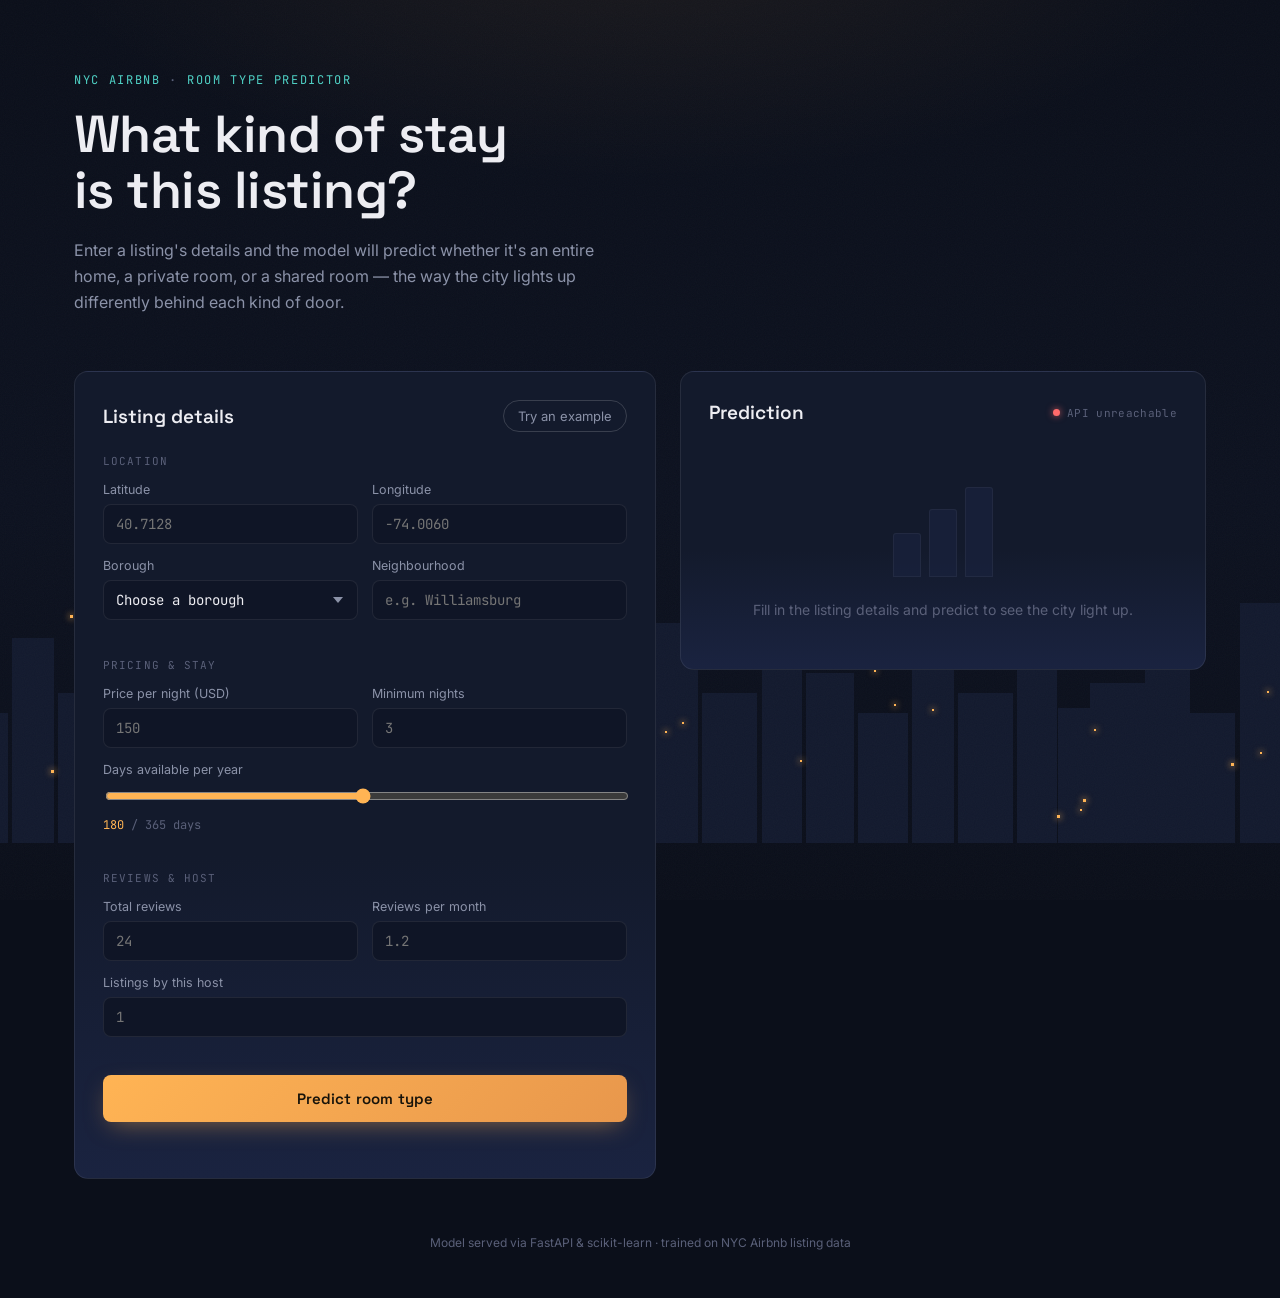
==== index.html @ c9da30cb "feat:created model API feat: Create frontend for the application  feat: tested the application" ====
<!DOCTYPE html>
<html lang="en">
<head>
<meta charset="UTF-8">
<meta name="viewport" content="width=device-width, initial-scale=1.0">
<title>Room Type Predictor · NYC Airbnb</title>
<link rel="preconnect" href="https://fonts.googleapis.com">
<link rel="preconnect" href="https://fonts.gstatic.com" crossorigin>
<link href="https://fonts.googleapis.com/css2?family=Space+Grotesk:wght@400;500;600;700&family=Inter:wght@400;500;600&family=JetBrains+Mono:wght@400;500;600&display=swap" rel="stylesheet">
<link rel="stylesheet" href="style.css">
</head>
<body>

<div class="skyline-bg" aria-hidden="true" id="skylineBg"></div>
<div class="grain" aria-hidden="true"></div>

<div class="page">

  <header class="hero">
    <p class="eyebrow">NYC Airbnb <span class="dot">·</span> Room Type Predictor</p>
    <h1 class="headline">What kind of stay<br>is this listing?</h1>
    <p class="subhead">Enter a listing's details and the model will predict whether it's an
      entire home, a private room, or a shared room — the way the city lights up differently
      behind each kind of door.</p>
  </header>

  <main class="grid">

    <!-- FORM PANEL -->
    <section class="panel form-panel" aria-labelledby="formTitle">
      <div class="panel-head">
        <h2 id="formTitle">Listing details</h2>
        <button type="button" class="ghost-btn" id="exampleBtn">Try an example</button>
      </div>

      <form id="predictForm" novalidate>

        <fieldset>
          <legend>Location</legend>

          <div class="field-row">
            <div class="field">
              <label for="latitude">Latitude</label>
              <input type="number" id="latitude" name="latitude" step="0.000001" min="-90" max="90" placeholder="40.7128" required>
            </div>
            <div class="field">
              <label for="longitude">Longitude</label>
              <input type="number" id="longitude" name="longitude" step="0.000001" min="-180" max="180" placeholder="-74.0060" required>
            </div>
          </div>

          <div class="field-row">
            <div class="field">
              <label for="neighbourhood_group">Borough</label>
              <select id="neighbourhood_group" name="neighbourhood_group" required>
                <option value="" disabled selected>Choose a borough</option>
                <option value="Manhattan">Manhattan</option>
                <option value="Brooklyn">Brooklyn</option>
                <option value="Queens">Queens</option>
                <option value="Bronx">Bronx</option>
                <option value="Staten Island">Staten Island</option>
              </select>
            </div>
            <div class="field">
              <label for="neighbourhood">Neighbourhood</label>
              <input type="text" id="neighbourhood" name="neighbourhood" placeholder="e.g. Williamsburg" required>
            </div>
          </div>
        </fieldset>

        <fieldset>
          <legend>Pricing &amp; stay</legend>
          <div class="field-row">
            <div class="field">
              <label for="price">Price per night (USD)</label>
              <input type="number" id="price" name="price" min="1" step="1" placeholder="150" required>
            </div>
            <div class="field">
              <label for="minimum_nights">Minimum nights</label>
              <input type="number" id="minimum_nights" name="minimum_nights" min="1" max="365" step="1" placeholder="3" required>
            </div>
          </div>
          <div class="field">
            <label for="availability_365">Days available per year</label>
            <input type="range" id="availability_365" name="availability_365" min="0" max="365" step="1" value="180" required>
            <div class="range-readout"><span id="availabilityValue">180</span> / 365 days</div>
          </div>
        </fieldset>

        <fieldset>
          <legend>Reviews &amp; host</legend>
          <div class="field-row">
            <div class="field">
              <label for="number_of_reviews">Total reviews</label>
              <input type="number" id="number_of_reviews" name="number_of_reviews" min="0" step="1" placeholder="24" required>
            </div>
            <div class="field">
              <label for="reviews_per_month">Reviews per month</label>
              <input type="number" id="reviews_per_month" name="reviews_per_month" min="0" step="0.01" placeholder="1.2" required>
            </div>
          </div>
          <div class="field">
            <label for="calculated_host_listings_count">Listings by this host</label>
            <input type="number" id="calculated_host_listings_count" name="calculated_host_listings_count" min="0" step="1" placeholder="1" required>
          </div>
        </fieldset>

        <button type="submit" class="predict-btn" id="predictBtn">
          <span class="btn-label">Predict room type</span>
          <span class="btn-spinner" aria-hidden="true"></span>
        </button>

        <p class="form-error" id="formError" role="alert"></p>
      </form>
    </section>

    <!-- RESULT PANEL -->
    <section class="panel result-panel" aria-labelledby="resultTitle" aria-live="polite">
      <div class="panel-head">
        <h2 id="resultTitle">Prediction</h2>
        <span class="api-status" id="apiStatus"><span class="status-dot"></span>checking API</span>
      </div>

      <div class="result-empty" id="resultEmpty">
        <div class="empty-buildings" aria-hidden="true">
          <div class="mini-building small"></div>
          <div class="mini-building medium"></div>
          <div class="mini-building large"></div>
        </div>
        <p>Fill in the listing details and predict to see the city light up.</p>
      </div>

      <div class="result-content" id="resultContent" hidden>

        <div class="predicted-label">
          <span class="predicted-eyebrow">Most likely</span>
          <span class="predicted-name" id="predictedName">—</span>
        </div>

        <div class="buildings-row" id="buildingsRow">
          <!-- built by JS: one building per class -->
        </div>

        <div class="prob-list" id="probList">
          <!-- built by JS -->
        </div>
      </div>
    </section>

  </main>

  <footer class="page-footer">
    <p>Model served via FastAPI &amp; scikit-learn <span class="dot">·</span> trained on NYC Airbnb listing data</p>
  </footer>
</div>

<script src="script.js"></script>
</body>
</html>
---- style.css ----
/* ============================================================
   TOKENS
   ============================================================ */
:root {
  --bg-deep: #0B0F1A;
  --bg-panel: #131A2C;
  --bg-panel-raised: #1A2340;
  --bg-input: #0F1526;

  --amber: #FFB454;
  --amber-soft: #7A5424;
  --amber-glow: rgba(255, 180, 84, 0.55);

  --teal: #4FD1C5;
  --teal-glow: rgba(79, 209, 197, 0.4);

  --rose: #FF6B6B;

  --text-primary: #EDEDF2;
  --text-muted: #8B92A8;
  --text-faint: #5A6079;

  --border: rgba(255, 255, 255, 0.08);
  --border-strong: rgba(255, 255, 255, 0.16);

  --font-display: 'Space Grotesk', sans-serif;
  --font-body: 'Inter', sans-serif;
  --font-mono: 'JetBrains Mono', monospace;

  --radius: 14px;
  --radius-sm: 8px;

  color-scheme: dark;
}

@media (prefers-reduced-motion: reduce) {
  *, *::before, *::after {
    animation-duration: 0.001ms !important;
    animation-iteration-count: 1 !important;
    transition-duration: 0.001ms !important;
  }
}

/* ============================================================
   RESET / BASE
   ============================================================ */
* { box-sizing: border-box; }

html, body {
  margin: 0;
  padding: 0;
  background: var(--bg-deep);
  color: var(--text-primary);
  font-family: var(--font-body);
  min-height: 100%;
}

body {
  position: relative;
  overflow-x: hidden;
}

h1, h2 {
  font-family: var(--font-display);
  margin: 0;
}

p { margin: 0; }

button {
  font-family: var(--font-body);
  cursor: pointer;
}

input, select {
  font-family: var(--font-mono);
}

:focus-visible {
  outline: 2px solid var(--teal);
  outline-offset: 2px;
}

/* ============================================================
   AMBIENT SKYLINE BACKGROUND
   ============================================================ */
.skyline-bg {
  position: fixed;
  inset: 0;
  z-index: 0;
  pointer-events: none;
  background:
    radial-gradient(ellipse 80% 50% at 50% -10%, rgba(255, 180, 84, 0.08), transparent 60%),
    linear-gradient(180deg, #0B0F1A 0%, #0D1220 55%, #0B0F1A 100%);
  overflow: hidden;
}

.skyline-bg::before {
  content: "";
  position: absolute;
  bottom: 0;
  left: 0;
  right: 0;
  height: 46vh;
  min-height: 260px;
  background-image: url("data:image/svg+xml,%3Csvg xmlns='http://www.w3.org/2000/svg' width='900' height='300' viewBox='0 0 900 300'%3E%3Cg fill='%23141B30'%3E%3Crect x='0' y='140' width='60' height='160'/%3E%3Crect x='55' y='100' width='45' height='200'/%3E%3Crect x='95' y='170' width='50' height='130'/%3E%3Crect x='150' y='60' width='40' height='240'/%3E%3Crect x='195' y='120' width='55' height='180'/%3E%3Crect x='255' y='150' width='45' height='150'/%3E%3Crect x='305' y='40' width='38' height='260'/%3E%3Crect x='348' y='110' width='60' height='190'/%3E%3Crect x='412' y='170' width='42' height='130'/%3E%3Crect x='458' y='80' width='50' height='220'/%3E%3Crect x='512' y='150' width='55' height='150'/%3E%3Crect x='572' y='55' width='40' height='245'/%3E%3Crect x='616' y='130' width='48' height='170'/%3E%3Crect x='668' y='170' width='50' height='130'/%3E%3Crect x='722' y='95' width='42' height='205'/%3E%3Crect x='768' y='150' width='55' height='150'/%3E%3Crect x='827' y='115' width='40' height='185'/%3E%3Crect x='868' y='165' width='32' height='135'/%3E%3C/g%3E%3C/svg%3E");
  background-repeat: repeat-x;
  background-position: bottom;
  background-size: 900px 100%;
  opacity: 0.9;
}

.grain {
  position: fixed;
  inset: 0;
  z-index: 1;
  pointer-events: none;
  opacity: 0.03;
  background-image: url("data:image/svg+xml,%3Csvg xmlns='http://www.w3.org/2000/svg' width='120' height='120'%3E%3Cfilter id='n'%3E%3CfeTurbulence type='fractalNoise' baseFrequency='0.9' numOctaves='2' stitchTiles='stitch'/%3E%3C/filter%3E%3Crect width='100%25' height='100%25' filter='url(%23n)'/%3E%3C/svg%3E");
}

.window-light {
  position: absolute;
  background: var(--amber);
  box-shadow: 0 0 6px 1px var(--amber-glow);
  animation: twinkle 4.5s ease-in-out infinite;
}

@keyframes twinkle {
  0%, 100% { opacity: 0.15; }
  50% { opacity: 0.9; }
}

/* ============================================================
   LAYOUT
   ============================================================ */
.page {
  position: relative;
  z-index: 2;
  max-width: 1180px;
  margin: 0 auto;
  padding: 72px 24px 48px;
}

.hero {
  max-width: 640px;
  margin-bottom: 56px;
  animation: rise 0.8s cubic-bezier(0.16, 1, 0.3, 1) both;
}

@keyframes rise {
  from { opacity: 0; transform: translateY(18px); }
  to { opacity: 1; transform: translateY(0); }
}

.eyebrow {
  font-family: var(--font-mono);
  font-size: 12px;
  letter-spacing: 0.14em;
  text-transform: uppercase;
  color: var(--teal);
  margin-bottom: 18px;
}

.dot { color: var(--text-faint); }

.headline {
  font-size: clamp(34px, 5vw, 52px);
  line-height: 1.08;
  font-weight: 600;
  letter-spacing: -0.01em;
  color: var(--text-primary);
  margin-bottom: 20px;
}

.subhead {
  font-size: 16px;
  line-height: 1.6;
  color: var(--text-muted);
  max-width: 520px;
}

.grid {
  display: grid;
  grid-template-columns: minmax(0, 1.05fr) minmax(0, 0.95fr);
  gap: 24px;
  align-items: start;
}

@media (max-width: 900px) {
  .grid { grid-template-columns: 1fr; }
}

/* ============================================================
   PANELS
   ============================================================ */
.panel {
  background: linear-gradient(180deg, var(--bg-panel), var(--bg-panel) 60%, var(--bg-panel-raised));
  border: 1px solid var(--border);
  border-radius: var(--radius);
  padding: 28px;
  backdrop-filter: blur(6px);
  animation: rise 0.8s cubic-bezier(0.16, 1, 0.3, 1) both;
  animation-delay: 0.12s;
}

.result-panel { animation-delay: 0.22s; }

.panel-head {
  display: flex;
  align-items: center;
  justify-content: space-between;
  margin-bottom: 22px;
  gap: 12px;
}

.panel-head h2 {
  font-size: 19px;
  font-weight: 600;
}

.ghost-btn {
  background: transparent;
  border: 1px solid var(--border-strong);
  color: var(--text-muted);
  font-size: 13px;
  padding: 7px 14px;
  border-radius: 999px;
  transition: border-color 0.2s ease, color 0.2s ease, background 0.2s ease;
}

.ghost-btn:hover {
  border-color: var(--teal);
  color: var(--teal);
  background: rgba(79, 209, 197, 0.06);
}

.api-status {
  display: inline-flex;
  align-items: center;
  gap: 7px;
  font-family: var(--font-mono);
  font-size: 11px;
  color: var(--text-faint);
  letter-spacing: 0.03em;
  white-space: nowrap;
}

.status-dot {
  width: 7px;
  height: 7px;
  border-radius: 50%;
  background: var(--text-faint);
  transition: background 0.3s ease, box-shadow 0.3s ease;
}

.api-status.online .status-dot {
  background: var(--teal);
  box-shadow: 0 0 6px 1px var(--teal-glow);
}

.api-status.offline .status-dot {
  background: var(--rose);
  box-shadow: 0 0 6px 1px rgba(255, 107, 107, 0.5);
}

/* ============================================================
   FORM
   ============================================================ */
fieldset {
  border: none;
  padding: 0;
  margin: 0 0 24px;
}

legend {
  font-family: var(--font-mono);
  font-size: 11px;
  letter-spacing: 0.1em;
  text-transform: uppercase;
  color: var(--text-faint);
  padding: 0 0 14px;
}

.field-row {
  display: grid;
  grid-template-columns: 1fr 1fr;
  gap: 14px;
}

@media (max-width: 520px) {
  .field-row { grid-template-columns: 1fr; }
}

.field {
  margin-bottom: 14px;
  display: flex;
  flex-direction: column;
  gap: 7px;
}

label {
  font-size: 12.5px;
  color: var(--text-muted);
  font-family: var(--font-body);
}

input[type="number"],
input[type="text"],
select {
  background: var(--bg-input);
  border: 1px solid var(--border);
  border-radius: var(--radius-sm);
  color: var(--text-primary);
  padding: 10px 12px;
  font-size: 14px;
  width: 100%;
  transition: border-color 0.2s ease, box-shadow 0.2s ease;
}

input[type="number"]:hover,
input[type="text"]:hover,
select:hover {
  border-color: var(--border-strong);
}

input[type="number"]:focus,
input[type="text"]:focus,
select:focus {
  border-color: var(--teal);
  box-shadow: 0 0 0 3px rgba(79, 209, 197, 0.12);
  outline: none;
}

select {
  appearance: none;
  background-image: url("data:image/svg+xml,%3Csvg xmlns='http://www.w3.org/2000/svg' width='10' height='6'%3E%3Cpath d='M0 0l5 6 5-6z' fill='%238B92A8'/%3E%3C/svg%3E");
  background-repeat: no-repeat;
  background-position: right 14px center;
  padding-right: 32px;
}

select option { background: var(--bg-panel); color: var(--text-primary); }

input[type="range"] {
  width: 100%;
  accent-color: var(--amber);
  margin-top: 4px;
}

.range-readout {
  font-family: var(--font-mono);
  font-size: 12px;
  color: var(--text-faint);
  margin-top: 4px;
}

#availabilityValue { color: var(--amber); }

.predict-btn {
  position: relative;
  width: 100%;
  background: linear-gradient(135deg, var(--amber), #E8974C);
  color: #17130A;
  border: none;
  border-radius: var(--radius-sm);
  padding: 14px 20px;
  font-family: var(--font-display);
  font-size: 15px;
  font-weight: 600;
  letter-spacing: 0.01em;
  display: flex;
  align-items: center;
  justify-content: center;
  gap: 10px;
  transition: transform 0.15s ease, box-shadow 0.2s ease, opacity 0.2s ease;
  box-shadow: 0 8px 24px -8px rgba(255, 180, 84, 0.5);
  margin-top: 4px;
}

.predict-btn:hover { transform: translateY(-1px); box-shadow: 0 10px 28px -6px rgba(255, 180, 84, 0.6); }
.predict-btn:active { transform: translateY(0); }

.predict-btn:disabled {
  opacity: 0.7;
  cursor: progress;
  transform: none;
}

.btn-spinner {
  width: 15px;
  height: 15px;
  border-radius: 50%;
  border: 2px solid rgba(23, 19, 10, 0.35);
  border-top-color: #17130A;
  display: none;
  animation: spin 0.7s linear infinite;
}

.predict-btn.loading .btn-spinner { display: inline-block; }
.predict-btn.loading .btn-label { opacity: 0.75; }

@keyframes spin {
  to { transform: rotate(360deg); }
}

.form-error {
  color: var(--rose);
  font-size: 13px;
  margin-top: 12px;
  min-height: 16px;
  line-height: 1.5;
}

/* ============================================================
   RESULT PANEL
   ============================================================ */
.result-empty {
  display: flex;
  flex-direction: column;
  align-items: center;
  text-align: center;
  gap: 22px;
  padding: 40px 12px 20px;
  color: var(--text-faint);
  font-size: 14px;
  line-height: 1.6;
}

.empty-buildings {
  display: flex;
  align-items: flex-end;
  gap: 8px;
  height: 90px;
}

.mini-building {
  width: 28px;
  background: var(--bg-panel-raised);
  border: 1px solid var(--border);
  border-radius: 3px 3px 0 0;
  opacity: 0.6;
}

.mini-building.small { height: 44px; }
.mini-building.medium { height: 68px; }
.mini-building.large { height: 90px; }

.result-content {
  animation: rise 0.6s cubic-bezier(0.16, 1, 0.3, 1) both;
}

.predicted-label {
  display: flex;
  flex-direction: column;
  gap: 6px;
  margin-bottom: 28px;
}

.predicted-eyebrow {
  font-family: var(--font-mono);
  font-size: 11px;
  letter-spacing: 0.1em;
  text-transform: uppercase;
  color: var(--text-faint);
}

.predicted-name {
  font-family: var(--font-display);
  font-size: 30px;
  font-weight: 600;
  color: var(--amber);
  transition: color 0.3s ease;
}

.buildings-row {
  display: flex;
  align-items: flex-end;
  justify-content: center;
  gap: 22px;
  height: 150px;
  margin-bottom: 28px;
  padding: 0 8px;
  border-bottom: 1px solid var(--border);
}

.building {
  --h: 40%;
  position: relative;
  width: 56px;
  height: var(--h);
  background: linear-gradient(180deg, #1C2440, #141A30);
  border: 1px solid var(--border-strong);
  border-radius: 4px 4px 0 0;
  transition: height 0.9s cubic-bezier(0.16, 1, 0.3, 1);
  display: grid;
  grid-template-columns: repeat(2, 1fr);
  grid-auto-rows: 10px;
  gap: 4px;
  padding: 6px;
  align-content: start;
}

.building .win {
  background: rgba(255, 255, 255, 0.06);
  border-radius: 1px;
  transition: background 0.4s ease, box-shadow 0.4s ease;
}

.building.lit .win {
  background: var(--amber);
  box-shadow: 0 0 5px 0 var(--amber-glow);
}

.building-caption {
  position: absolute;
  bottom: -26px;
  left: 0;
  right: 0;
  text-align: center;
  font-family: var(--font-mono);
  font-size: 10.5px;
  color: var(--text-faint);
  white-space: nowrap;
}

.building-col {
  position: relative;
  display: flex;
  flex-direction: column;
  align-items: center;
  justify-content: flex-end;
  height: 100%;
}

.prob-list {
  display: flex;
  flex-direction: column;
  gap: 14px;
}

.prob-row {
  display: grid;
  grid-template-columns: 1fr auto;
  gap: 10px;
  align-items: center;
  font-size: 13.5px;
}

.prob-row .name { color: var(--text-muted); }

.prob-row .value {
  font-family: var(--font-mono);
  color: var(--text-primary);
  min-width: 52px;
  text-align: right;
}

.prob-track {
  grid-column: 1 / -1;
  height: 6px;
  border-radius: 999px;
  background: var(--bg-input);
  overflow: hidden;
}

.prob-fill {
  height: 100%;
  width: 0%;
  border-radius: 999px;
  background: linear-gradient(90deg, var(--teal), var(--amber));
  transition: width 1s cubic-bezier(0.16, 1, 0.3, 1);
}

.prob-row.top .name,
.prob-row.top .value { color: var(--amber); }

/* ============================================================
   FOOTER
   ============================================================ */
.page-footer {
  margin-top: 56px;
  text-align: center;
  font-size: 12px;
  color: var(--text-faint);
}
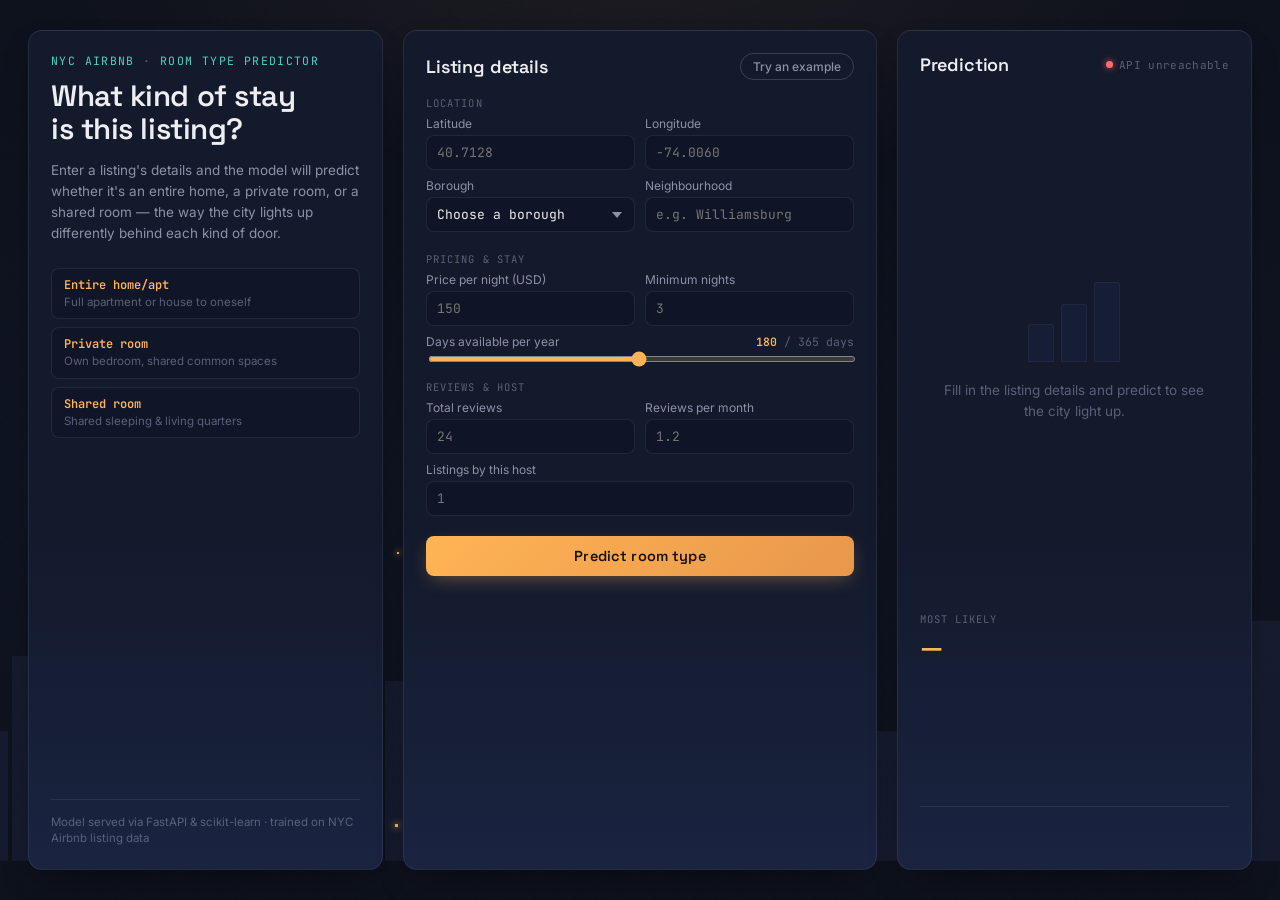
==== commit 7b82d378: "refactor: reimplemented the UI" ====
--- a/index.html
+++ b/index.html
@@ -15,18 +15,39 @@
 <div class="grain" aria-hidden="true"></div>
 
 <div class="page">
+  <main class="app-layout">
 
-  <header class="hero">
-    <p class="eyebrow">NYC Airbnb <span class="dot">·</span> Room Type Predictor</p>
-    <h1 class="headline">What kind of stay<br>is this listing?</h1>
-    <p class="subhead">Enter a listing's details and the model will predict whether it's an
-      entire home, a private room, or a shared room — the way the city lights up differently
-      behind each kind of door.</p>
-  </header>
+    <!-- LEFT COLUMN: INTRODUCTION -->
+    <aside class="panel intro-panel" aria-labelledby="introTitle">
+      <div class="intro-content">
+        <p class="eyebrow">NYC Airbnb <span class="dot">·</span> Room Type Predictor</p>
+        <h1 class="headline" id="introTitle">What kind of stay<br>is this listing?</h1>
+        <p class="subhead">Enter a listing's details and the model will predict whether it's an
+          entire home, a private room, or a shared room — the way the city lights up differently
+          behind each kind of door.</p>
 
-  <main class="grid">
+        <div class="room-badges">
+          <div class="badge-item">
+            <span class="badge-tag">Entire home/apt</span>
+            <span class="badge-desc">Full apartment or house to oneself</span>
+          </div>
+          <div class="badge-item">
+            <span class="badge-tag">Private room</span>
+            <span class="badge-desc">Own bedroom, shared common spaces</span>
+          </div>
+          <div class="badge-item">
+            <span class="badge-tag">Shared room</span>
+            <span class="badge-desc">Shared sleeping &amp; living quarters</span>
+          </div>
+        </div>
+      </div>
 
-    <!-- FORM PANEL -->
+      <div class="intro-footer">
+        <p>Model served via FastAPI &amp; scikit-learn <span class="dot">·</span> trained on NYC Airbnb listing data</p>
+      </div>
+    </aside>
+
+    <!-- MIDDLE COLUMN: INPUT FORM -->
     <section class="panel form-panel" aria-labelledby="formTitle">
       <div class="panel-head">
         <h2 id="formTitle">Listing details</h2>
@@ -80,10 +101,12 @@
               <input type="number" id="minimum_nights" name="minimum_nights" min="1" max="365" step="1" placeholder="3" required>
             </div>
           </div>
-          <div class="field">
-            <label for="availability_365">Days available per year</label>
+          <div class="field field-range">
+            <div class="range-label-row">
+              <label for="availability_365">Days available per year</label>
+              <div class="range-readout"><span id="availabilityValue">180</span> / 365 days</div>
+            </div>
             <input type="range" id="availability_365" name="availability_365" min="0" max="365" step="1" value="180" required>
-            <div class="range-readout"><span id="availabilityValue">180</span> / 365 days</div>
           </div>
         </fieldset>
 
@@ -114,7 +137,7 @@
       </form>
     </section>
 
-    <!-- RESULT PANEL -->
+    <!-- RIGHT COLUMN: PREDICTION RESULTS -->
     <section class="panel result-panel" aria-labelledby="resultTitle" aria-live="polite">
       <div class="panel-head">
         <h2 id="resultTitle">Prediction</h2>
@@ -148,12 +171,8 @@
     </section>
 
   </main>
-
-  <footer class="page-footer">
-    <p>Model served via FastAPI &amp; scikit-learn <span class="dot">·</span> trained on NYC Airbnb listing data</p>
-  </footer>
 </div>
 
 <script src="script.js"></script>
 </body>
-</html>+</html>
--- a/style.css
+++ b/style.css
@@ -1,5 +1,5 @@
 /* ============================================================
-   TOKENS
+   TOKENS & THEME
    ============================================================ */
 :root {
   --bg-deep: #0B0F1A;
@@ -42,9 +42,11 @@
 }
 
 /* ============================================================
-   RESET / BASE
-   ============================================================ */
-* { box-sizing: border-box; }
+   RESET & BASE
+   ============================================================ */
+* {
+  box-sizing: border-box;
+}
 
 html, body {
   margin: 0;
@@ -60,12 +62,14 @@
   overflow-x: hidden;
 }
 
-h1, h2 {
+h1, h2, h3 {
   font-family: var(--font-display);
   margin: 0;
 }
 
-p { margin: 0; }
+p {
+  margin: 0;
+}
 
 button {
   font-family: var(--font-body);
@@ -101,13 +105,13 @@
   bottom: 0;
   left: 0;
   right: 0;
-  height: 46vh;
-  min-height: 260px;
+  height: 42vh;
+  min-height: 240px;
   background-image: url("data:image/svg+xml,%3Csvg xmlns='http://www.w3.org/2000/svg' width='900' height='300' viewBox='0 0 900 300'%3E%3Cg fill='%23141B30'%3E%3Crect x='0' y='140' width='60' height='160'/%3E%3Crect x='55' y='100' width='45' height='200'/%3E%3Crect x='95' y='170' width='50' height='130'/%3E%3Crect x='150' y='60' width='40' height='240'/%3E%3Crect x='195' y='120' width='55' height='180'/%3E%3Crect x='255' y='150' width='45' height='150'/%3E%3Crect x='305' y='40' width='38' height='260'/%3E%3Crect x='348' y='110' width='60' height='190'/%3E%3Crect x='412' y='170' width='42' height='130'/%3E%3Crect x='458' y='80' width='50' height='220'/%3E%3Crect x='512' y='150' width='55' height='150'/%3E%3Crect x='572' y='55' width='40' height='245'/%3E%3Crect x='616' y='130' width='48' height='170'/%3E%3Crect x='668' y='170' width='50' height='130'/%3E%3Crect x='722' y='95' width='42' height='205'/%3E%3Crect x='768' y='150' width='55' height='150'/%3E%3Crect x='827' y='115' width='40' height='185'/%3E%3Crect x='868' y='165' width='32' height='135'/%3E%3C/g%3E%3C/svg%3E");
   background-repeat: repeat-x;
   background-position: bottom;
   background-size: 900px 100%;
-  opacity: 0.9;
+  opacity: 0.85;
 }
 
 .grain {
@@ -131,100 +135,63 @@
   50% { opacity: 0.9; }
 }
 
-/* ============================================================
-   LAYOUT
+@keyframes rise {
+  from { opacity: 0; transform: translateY(14px); }
+  to { opacity: 1; transform: translateY(0); }
+}
+
+/* ============================================================
+   PAGE & APP CONTAINER
    ============================================================ */
 .page {
   position: relative;
   z-index: 2;
-  max-width: 1180px;
+  width: 100%;
+  max-width: 1440px;
   margin: 0 auto;
-  padding: 72px 24px 48px;
-}
-
-.hero {
-  max-width: 640px;
-  margin-bottom: 56px;
-  animation: rise 0.8s cubic-bezier(0.16, 1, 0.3, 1) both;
-}
-
-@keyframes rise {
-  from { opacity: 0; transform: translateY(18px); }
-  to { opacity: 1; transform: translateY(0); }
-}
-
-.eyebrow {
-  font-family: var(--font-mono);
-  font-size: 12px;
-  letter-spacing: 0.14em;
-  text-transform: uppercase;
-  color: var(--teal);
-  margin-bottom: 18px;
-}
-
-.dot { color: var(--text-faint); }
-
-.headline {
-  font-size: clamp(34px, 5vw, 52px);
-  line-height: 1.08;
-  font-weight: 600;
-  letter-spacing: -0.01em;
-  color: var(--text-primary);
-  margin-bottom: 20px;
-}
-
-.subhead {
-  font-size: 16px;
-  line-height: 1.6;
-  color: var(--text-muted);
-  max-width: 520px;
-}
-
-.grid {
+  padding: 24px;
+}
+
+.app-layout {
   display: grid;
-  grid-template-columns: minmax(0, 1.05fr) minmax(0, 0.95fr);
-  gap: 24px;
-  align-items: start;
-}
-
-@media (max-width: 900px) {
-  .grid { grid-template-columns: 1fr; }
-}
-
-/* ============================================================
-   PANELS
+  gap: 20px;
+  width: 100%;
+}
+
+/* ============================================================
+   SHARED PANEL STYLES
    ============================================================ */
 .panel {
   background: linear-gradient(180deg, var(--bg-panel), var(--bg-panel) 60%, var(--bg-panel-raised));
   border: 1px solid var(--border);
   border-radius: var(--radius);
-  padding: 28px;
-  backdrop-filter: blur(6px);
-  animation: rise 0.8s cubic-bezier(0.16, 1, 0.3, 1) both;
-  animation-delay: 0.12s;
-}
-
-.result-panel { animation-delay: 0.22s; }
+  padding: 22px;
+  backdrop-filter: blur(8px);
+  animation: rise 0.7s cubic-bezier(0.16, 1, 0.3, 1) both;
+  box-shadow: 0 16px 36px -12px rgba(0, 0, 0, 0.45);
+}
 
 .panel-head {
   display: flex;
   align-items: center;
   justify-content: space-between;
-  margin-bottom: 22px;
+  margin-bottom: 16px;
   gap: 12px;
 }
 
 .panel-head h2 {
-  font-size: 19px;
+  font-size: 18px;
   font-weight: 600;
+  letter-spacing: -0.01em;
 }
 
 .ghost-btn {
   background: transparent;
   border: 1px solid var(--border-strong);
   color: var(--text-muted);
-  font-size: 13px;
-  padding: 7px 14px;
+  font-size: 12px;
+  font-weight: 500;
+  padding: 5px 12px;
   border-radius: 999px;
   transition: border-color 0.2s ease, color 0.2s ease, background 0.2s ease;
 }
@@ -232,75 +199,134 @@
 .ghost-btn:hover {
   border-color: var(--teal);
   color: var(--teal);
-  background: rgba(79, 209, 197, 0.06);
-}
-
-.api-status {
-  display: inline-flex;
-  align-items: center;
-  gap: 7px;
-  font-family: var(--font-mono);
-  font-size: 11px;
-  color: var(--text-faint);
-  letter-spacing: 0.03em;
-  white-space: nowrap;
-}
-
-.status-dot {
-  width: 7px;
-  height: 7px;
-  border-radius: 50%;
-  background: var(--text-faint);
-  transition: background 0.3s ease, box-shadow 0.3s ease;
-}
-
-.api-status.online .status-dot {
-  background: var(--teal);
-  box-shadow: 0 0 6px 1px var(--teal-glow);
-}
-
-.api-status.offline .status-dot {
-  background: var(--rose);
-  box-shadow: 0 0 6px 1px rgba(255, 107, 107, 0.5);
-}
-
-/* ============================================================
-   FORM
-   ============================================================ */
+  background: rgba(79, 209, 197, 0.08);
+}
+
+/* ============================================================
+   COLUMN 1: INTRODUCTION
+   ============================================================ */
+.intro-panel {
+  animation-delay: 0.05s;
+  display: flex;
+  flex-direction: column;
+  justify-content: space-between;
+  gap: 20px;
+}
+
+.intro-content {
+  display: flex;
+  flex-direction: column;
+}
+
+.eyebrow {
+  font-family: var(--font-mono);
+  font-size: 11.5px;
+  letter-spacing: 0.12em;
+  text-transform: uppercase;
+  color: var(--teal);
+  margin-bottom: 12px;
+}
+
+.dot {
+  color: var(--text-faint);
+}
+
+.headline {
+  font-size: clamp(26px, 2.3vw, 36px);
+  line-height: 1.12;
+  font-weight: 600;
+  letter-spacing: -0.015em;
+  color: var(--text-primary);
+  margin-bottom: 14px;
+}
+
+.subhead {
+  font-size: 13.5px;
+  line-height: 1.55;
+  color: var(--text-muted);
+  margin-bottom: 20px;
+}
+
+.room-badges {
+  display: flex;
+  flex-direction: column;
+  gap: 8px;
+  margin-top: 4px;
+}
+
+.badge-item {
+  display: flex;
+  flex-direction: column;
+  gap: 2px;
+  background: rgba(15, 21, 38, 0.6);
+  border: 1px solid var(--border);
+  border-radius: var(--radius-sm);
+  padding: 8px 12px;
+  transition: border-color 0.2s ease;
+}
+
+.badge-item:hover {
+  border-color: var(--border-strong);
+}
+
+.badge-tag {
+  font-family: var(--font-mono);
+  font-size: 12px;
+  font-weight: 600;
+  color: var(--amber);
+}
+
+.badge-desc {
+  font-size: 11.5px;
+  color: var(--text-faint);
+  line-height: 1.35;
+}
+
+.intro-footer {
+  padding-top: 14px;
+  border-top: 1px solid var(--border);
+  font-size: 11.5px;
+  color: var(--text-faint);
+  line-height: 1.45;
+}
+
+/* ============================================================
+   COLUMN 2: INPUT FORM
+   ============================================================ */
+.form-panel {
+  animation-delay: 0.12s;
+}
+
 fieldset {
   border: none;
   padding: 0;
-  margin: 0 0 24px;
+  margin: 0 0 12px;
 }
 
 legend {
   font-family: var(--font-mono);
-  font-size: 11px;
+  font-size: 10.5px;
   letter-spacing: 0.1em;
   text-transform: uppercase;
   color: var(--text-faint);
-  padding: 0 0 14px;
+  padding: 0 0 6px;
 }
 
 .field-row {
   display: grid;
   grid-template-columns: 1fr 1fr;
-  gap: 14px;
-}
-
-@media (max-width: 520px) {
-  .field-row { grid-template-columns: 1fr; }
+  gap: 10px;
 }
 
 .field {
-  margin-bottom: 14px;
-  display: flex;
-  flex-direction: column;
-  gap: 7px;
+  margin-bottom: 8px;
+  display: flex;
+  flex-direction: column;
+  gap: 4px;
 }
 
 label {
-  font-size: 12.5px;
+  font-size: 12px;
   color: var(--text-muted);
   font-family: var(--font-body);
 }
@@ -312,8 +338,8 @@
   border: 1px solid var(--border);
   border-radius: var(--radius-sm);
   color: var(--text-primary);
-  padding: 10px 12px;
-  font-size: 14px;
+  padding: 8px 10px;
+  font-size: 13px;
   width: 100%;
   transition: border-color 0.2s ease, box-shadow 0.2s ease;
 }
@@ -336,26 +362,45 @@
   appearance: none;
   background-image: url("data:image/svg+xml,%3Csvg xmlns='http://www.w3.org/2000/svg' width='10' height='6'%3E%3Cpath d='M0 0l5 6 5-6z' fill='%238B92A8'/%3E%3C/svg%3E");
   background-repeat: no-repeat;
-  background-position: right 14px center;
-  padding-right: 32px;
-}
-
-select option { background: var(--bg-panel); color: var(--text-primary); }
+  background-position: right 12px center;
+  padding-right: 28px;
+}
+
+select option {
+  background: var(--bg-panel);
+  color: var(--text-primary);
+}
+
+.field-range {
+  margin-bottom: 4px;
+}
+
+.range-label-row {
+  display: flex;
+  justify-content: space-between;
+  align-items: center;
+}
 
 input[type="range"] {
   width: 100%;
   accent-color: var(--amber);
-  margin-top: 4px;
+  margin-top: 3px;
+  height: 6px;
+  background: var(--bg-input);
+  border-radius: 999px;
+  cursor: pointer;
 }
 
 .range-readout {
   font-family: var(--font-mono);
-  font-size: 12px;
-  color: var(--text-faint);
-  margin-top: 4px;
-}
-
-#availabilityValue { color: var(--amber); }
+  font-size: 11.5px;
+  color: var(--text-faint);
+}
+
+#availabilityValue {
+  color: var(--amber);
+  font-weight: 600;
+}
 
 .predict-btn {
   position: relative;
@@ -364,9 +409,9 @@
   color: #17130A;
   border: none;
   border-radius: var(--radius-sm);
-  padding: 14px 20px;
+  padding: 11px 18px;
   font-family: var(--font-display);
-  font-size: 15px;
+  font-size: 14.5px;
   font-weight: 600;
   letter-spacing: 0.01em;
   display: flex;
@@ -374,12 +419,18 @@
   justify-content: center;
   gap: 10px;
   transition: transform 0.15s ease, box-shadow 0.2s ease, opacity 0.2s ease;
-  box-shadow: 0 8px 24px -8px rgba(255, 180, 84, 0.5);
-  margin-top: 4px;
-}
-
-.predict-btn:hover { transform: translateY(-1px); box-shadow: 0 10px 28px -6px rgba(255, 180, 84, 0.6); }
-.predict-btn:active { transform: translateY(0); }
+  box-shadow: 0 6px 20px -6px rgba(255, 180, 84, 0.45);
+  margin-top: 6px;
+}
+
+.predict-btn:hover {
+  transform: translateY(-1px);
+  box-shadow: 0 8px 24px -5px rgba(255, 180, 84, 0.55);
+}
+
+.predict-btn:active {
+  transform: translateY(0);
+}
 
 .predict-btn:disabled {
   opacity: 0.7;
@@ -388,8 +439,8 @@
 }
 
 .btn-spinner {
-  width: 15px;
-  height: 15px;
+  width: 14px;
+  height: 14px;
   border-radius: 50%;
   border: 2px solid rgba(23, 19, 10, 0.35);
   border-top-color: #17130A;
@@ -397,8 +448,13 @@
   animation: spin 0.7s linear infinite;
 }
 
-.predict-btn.loading .btn-spinner { display: inline-block; }
-.predict-btn.loading .btn-label { opacity: 0.75; }
+.predict-btn.loading .btn-spinner {
+  display: inline-block;
+}
+
+.predict-btn.loading .btn-label {
+  opacity: 0.75;
+}
 
 @keyframes spin {
   to { transform: rotate(360deg); }
@@ -406,60 +462,99 @@
 
 .form-error {
   color: var(--rose);
-  font-size: 13px;
-  margin-top: 12px;
-  min-height: 16px;
-  line-height: 1.5;
-}
-
-/* ============================================================
-   RESULT PANEL
-   ============================================================ */
+  font-size: 12.5px;
+  margin-top: 8px;
+  min-height: 15px;
+  line-height: 1.4;
+}
+
+/* ============================================================
+   COLUMN 3: PREDICTION RESULTS
+   ============================================================ */
+.result-panel {
+  animation-delay: 0.2s;
+  display: flex;
+  flex-direction: column;
+}
+
+.api-status {
+  display: inline-flex;
+  align-items: center;
+  gap: 6px;
+  font-family: var(--font-mono);
+  font-size: 11px;
+  color: var(--text-faint);
+  letter-spacing: 0.03em;
+  white-space: nowrap;
+}
+
+.status-dot {
+  width: 7px;
+  height: 7px;
+  border-radius: 50%;
+  background: var(--text-faint);
+  transition: background 0.3s ease, box-shadow 0.3s ease;
+}
+
+.api-status.online .status-dot {
+  background: var(--teal);
+  box-shadow: 0 0 6px 1px var(--teal-glow);
+}
+
+.api-status.offline .status-dot {
+  background: var(--rose);
+  box-shadow: 0 0 6px 1px rgba(255, 107, 107, 0.5);
+}
+
 .result-empty {
   display: flex;
   flex-direction: column;
   align-items: center;
+  justify-content: center;
   text-align: center;
-  gap: 22px;
-  padding: 40px 12px 20px;
-  color: var(--text-faint);
-  font-size: 14px;
-  line-height: 1.6;
+  gap: 18px;
+  padding: 40px 16px;
+  color: var(--text-faint);
+  font-size: 13.5px;
+  line-height: 1.55;
+  flex: 1;
 }
 
 .empty-buildings {
   display: flex;
   align-items: flex-end;
-  gap: 8px;
-  height: 90px;
+  gap: 7px;
+  height: 80px;
 }
 
 .mini-building {
-  width: 28px;
+  width: 26px;
   background: var(--bg-panel-raised);
   border: 1px solid var(--border);
   border-radius: 3px 3px 0 0;
-  opacity: 0.6;
-}
-
-.mini-building.small { height: 44px; }
-.mini-building.medium { height: 68px; }
-.mini-building.large { height: 90px; }
+  opacity: 0.55;
+}
+
+.mini-building.small { height: 38px; }
+.mini-building.medium { height: 58px; }
+.mini-building.large { height: 80px; }
 
 .result-content {
-  animation: rise 0.6s cubic-bezier(0.16, 1, 0.3, 1) both;
+  animation: rise 0.5s cubic-bezier(0.16, 1, 0.3, 1) both;
+  display: flex;
+  flex-direction: column;
+  gap: 18px;
 }
 
 .predicted-label {
   display: flex;
   flex-direction: column;
-  gap: 6px;
-  margin-bottom: 28px;
+  gap: 4px;
 }
 
 .predicted-eyebrow {
   font-family: var(--font-mono);
-  font-size: 11px;
+  font-size: 10.5px;
   letter-spacing: 0.1em;
   text-transform: uppercase;
   color: var(--text-faint);
@@ -467,7 +562,7 @@
 
 .predicted-name {
   font-family: var(--font-display);
-  font-size: 30px;
+  font-size: 26px;
   font-weight: 600;
   color: var(--amber);
   transition: color 0.3s ease;
@@ -477,17 +572,26 @@
   display: flex;
   align-items: flex-end;
   justify-content: center;
-  gap: 22px;
-  height: 150px;
-  margin-bottom: 28px;
-  padding: 0 8px;
+  gap: 16px;
+  height: 125px;
+  margin-bottom: 22px;
+  padding: 0 6px;
   border-bottom: 1px solid var(--border);
 }
 
+.building-col {
+  position: relative;
+  display: flex;
+  flex-direction: column;
+  align-items: center;
+  justify-content: flex-end;
+  height: 100%;
+}
+
 .building {
-  --h: 40%;
+  --h: 30%;
   position: relative;
-  width: 56px;
+  width: 48px;
   height: var(--h);
   background: linear-gradient(180deg, #1C2440, #141A30);
   border: 1px solid var(--border-strong);
@@ -495,9 +599,9 @@
   transition: height 0.9s cubic-bezier(0.16, 1, 0.3, 1);
   display: grid;
   grid-template-columns: repeat(2, 1fr);
-  grid-auto-rows: 10px;
-  gap: 4px;
-  padding: 6px;
+  grid-auto-rows: 9px;
+  gap: 3px;
+  padding: 5px;
   align-content: start;
 }
 
@@ -514,51 +618,45 @@
 
 .building-caption {
   position: absolute;
-  bottom: -26px;
-  left: 0;
-  right: 0;
+  bottom: -22px;
+  left: 50%;
+  transform: translateX(-50%);
   text-align: center;
   font-family: var(--font-mono);
-  font-size: 10.5px;
+  font-size: 10px;
   color: var(--text-faint);
   white-space: nowrap;
 }
 
-.building-col {
-  position: relative;
-  display: flex;
-  flex-direction: column;
-  align-items: center;
-  justify-content: flex-end;
-  height: 100%;
-}
-
 .prob-list {
   display: flex;
   flex-direction: column;
-  gap: 14px;
+  gap: 11px;
 }
 
 .prob-row {
   display: grid;
   grid-template-columns: 1fr auto;
-  gap: 10px;
+  gap: 6px 10px;
   align-items: center;
-  font-size: 13.5px;
-}
-
-.prob-row .name { color: var(--text-muted); }
+  font-size: 13px;
+}
+
+.prob-row .name {
+  color: var(--text-muted);
+}
 
 .prob-row .value {
   font-family: var(--font-mono);
   color: var(--text-primary);
-  min-width: 52px;
+  min-width: 44px;
   text-align: right;
+  font-weight: 500;
 }
 
 .prob-track {
   grid-column: 1 / -1;
-  height: 6px;
+  height: 5px;
   border-radius: 999px;
   background: var(--bg-input);
   overflow: hidden;
@@ -573,14 +671,119 @@
 }
 
 .prob-row.top .name,
-.prob-row.top .value { color: var(--amber); }
-
-/* ============================================================
-   FOOTER
-   ============================================================ */
-.page-footer {
-  margin-top: 56px;
-  text-align: center;
-  font-size: 12px;
-  color: var(--text-faint);
-}+.prob-row.top .value {
+  color: var(--amber);
+}
+
+/* ============================================================
+   RESPONSIVE DESIGN & VIEWPORT OPTIMIZATIONS
+   ============================================================ */
+
+/* --- Desktop Layout (Three Columns Side-by-Side) --- */
+@media (min-width: 1025px) {
+  .app-layout {
+    grid-template-columns: minmax(0, 3fr) minmax(0, 4fr) minmax(0, 3fr);
+    align-items: stretch;
+  }
+
+  .panel {
+    overflow-y: auto;
+    scrollbar-width: thin;
+    scrollbar-color: var(--border-strong) transparent;
+  }
+
+  .panel::-webkit-scrollbar {
+    width: 4px;
+  }
+
+  .panel::-webkit-scrollbar-thumb {
+    background: var(--border-strong);
+    border-radius: 4px;
+  }
+}
+
+/* Full-viewport fitting on standard laptop/desktop displays */
+@media (min-width: 1025px) and (min-height: 640px) {
+  html, body {
+    height: 100vh;
+    overflow-y: hidden;
+  }
+
+  .page {
+    height: 100vh;
+    padding: 16px 28px;
+    display: flex;
+    flex-direction: column;
+    justify-content: center;
+  }
+
+  .app-layout {
+    height: calc(100vh - 32px);
+    max-height: 840px;
+  }
+}
+
+/* --- Tablet Layout (Adapted Two-Column Layout) --- */
+@media (min-width: 769px) and (max-width: 1024px) {
+  .page {
+    padding: 24px 20px 40px;
+  }
+
+  .app-layout {
+    grid-template-columns: 1fr 1fr;
+  }
+
+  .intro-panel {
+    grid-column: 1 / -1;
+  }
+
+  .intro-content {
+    max-width: 100%;
+  }
+
+  .room-badges {
+    flex-direction: row;
+    flex-wrap: wrap;
+  }
+
+  .badge-item {
+    flex: 1 1 calc(33.333% - 8px);
+    min-width: 180px;
+  }
+}
+
+/* --- Mobile Layout (Stacked Vertically in Exact Order) --- */
+@media (max-width: 768px) {
+  .page {
+    padding: 20px 14px 36px;
+  }
+
+  .app-layout {
+    display: flex;
+    flex-direction: column;
+    gap: 16px;
+  }
+
+  .intro-panel {
+    order: 1;
+    gap: 14px;
+  }
+
+  .form-panel {
+    order: 2;
+  }
+
+  .result-panel {
+    order: 3;
+    min-height: 280px;
+  }
+
+  .field-row {
+    grid-template-columns: 1fr;
+    gap: 0;
+  }
+
+  .room-badges {
+    gap: 6px;
+  }
+}
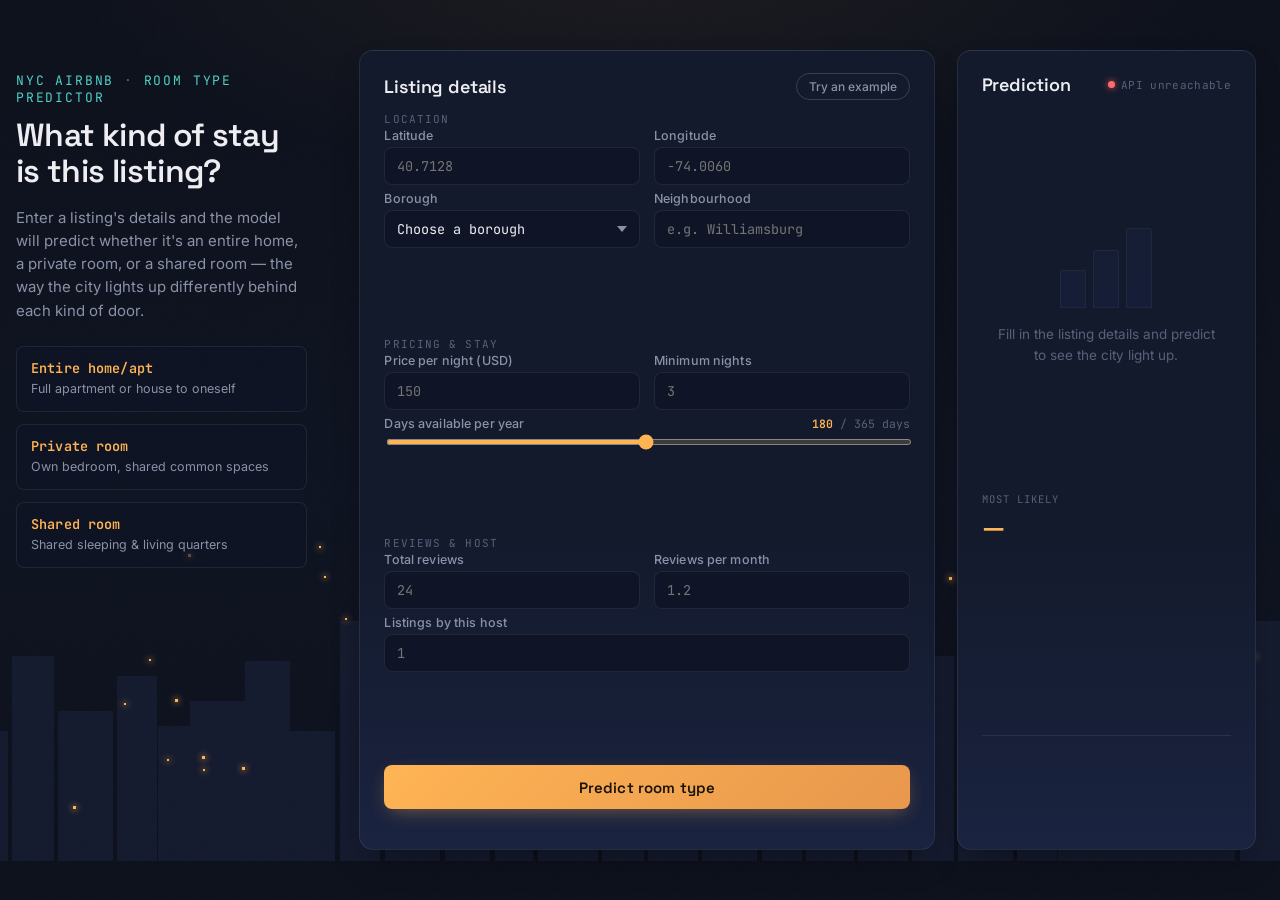
==== commit ae068871: "refactor: redefine UI chore: prepare app for deployment" ====
--- a/index.html
+++ b/index.html
@@ -18,7 +18,7 @@
   <main class="app-layout">
 
     <!-- LEFT COLUMN: INTRODUCTION -->
-    <aside class="panel intro-panel" aria-labelledby="introTitle">
+    <aside class="intro-panel" aria-labelledby="introTitle">
       <div class="intro-content">
         <p class="eyebrow">NYC Airbnb <span class="dot">·</span> Room Type Predictor</p>
         <h1 class="headline" id="introTitle">What kind of stay<br>is this listing?</h1>
@@ -40,10 +40,6 @@
             <span class="badge-desc">Shared sleeping &amp; living quarters</span>
           </div>
         </div>
-      </div>
-
-      <div class="intro-footer">
-        <p>Model served via FastAPI &amp; scikit-learn <span class="dot">·</span> trained on NYC Airbnb listing data</p>
       </div>
     </aside>
 
@@ -128,12 +124,13 @@
           </div>
         </fieldset>
 
-        <button type="submit" class="predict-btn" id="predictBtn">
-          <span class="btn-label">Predict room type</span>
-          <span class="btn-spinner" aria-hidden="true"></span>
-        </button>
-
-        <p class="form-error" id="formError" role="alert"></p>
+        <div class="form-submit-group">
+          <button type="submit" class="predict-btn" id="predictBtn">
+            <span class="btn-label">Predict room type</span>
+            <span class="btn-spinner" aria-hidden="true"></span>
+          </button>
+          <p class="form-error" id="formError" role="alert"></p>
+        </div>
       </form>
     </section>
 
--- a/style.css
+++ b/style.css
@@ -149,7 +149,7 @@
   width: 100%;
   max-width: 1440px;
   margin: 0 auto;
-  padding: 24px;
+  padding: 18px 24px;
 }
 
 .app-layout {
@@ -165,7 +165,7 @@
   background: linear-gradient(180deg, var(--bg-panel), var(--bg-panel) 60%, var(--bg-panel-raised));
   border: 1px solid var(--border);
   border-radius: var(--radius);
-  padding: 22px;
+  padding: 22px 24px;
   backdrop-filter: blur(8px);
   animation: rise 0.7s cubic-bezier(0.16, 1, 0.3, 1) both;
   box-shadow: 0 16px 36px -12px rgba(0, 0, 0, 0.45);
@@ -175,8 +175,9 @@
   display: flex;
   align-items: center;
   justify-content: space-between;
-  margin-bottom: 16px;
+  margin-bottom: 12px;
   gap: 12px;
+  flex-shrink: 0;
 }
 
 .panel-head h2 {
@@ -203,25 +204,33 @@
 }
 
 /* ============================================================
-   COLUMN 1: INTRODUCTION
+   COLUMN 1: INTRODUCTION (SITS DIRECTLY ON PAGE BACKGROUND)
    ============================================================ */
 .intro-panel {
+  background: transparent;
+  border: none;
+  box-shadow: none;
+  backdrop-filter: none;
+  border-radius: 0;
+  padding: 22px 4px 8px;
+  animation: rise 0.7s cubic-bezier(0.16, 1, 0.3, 1) both;
   animation-delay: 0.05s;
   display: flex;
   flex-direction: column;
-  justify-content: space-between;
-  gap: 20px;
+  justify-content: flex-start;
+  gap: 18px;
 }
 
 .intro-content {
   display: flex;
   flex-direction: column;
+  justify-content: flex-start;
 }
 
 .eyebrow {
   font-family: var(--font-mono);
-  font-size: 11.5px;
-  letter-spacing: 0.12em;
+  font-size: 13px;
+  letter-spacing: 0.14em;
   text-transform: uppercase;
   color: var(--teal);
   margin-bottom: 12px;
@@ -232,103 +241,117 @@
 }
 
 .headline {
-  font-size: clamp(26px, 2.3vw, 36px);
+  font-size: clamp(28px, 2.5vw, 38px);
   line-height: 1.12;
   font-weight: 600;
-  letter-spacing: -0.015em;
+  letter-spacing: -0.02em;
   color: var(--text-primary);
-  margin-bottom: 14px;
+  margin-bottom: 16px;
 }
 
 .subhead {
-  font-size: 13.5px;
+  font-size: 15px;
   line-height: 1.55;
   color: var(--text-muted);
-  margin-bottom: 20px;
+  margin-bottom: 24px;
 }
 
 .room-badges {
-  display: flex;
-  flex-direction: column;
-  gap: 8px;
-  margin-top: 4px;
+  display: grid;
+  grid-template-columns: 1fr;
+  grid-auto-rows: 66px;
+  gap: 12px;
+  width: 100%;
 }
 
 .badge-item {
   display: flex;
   flex-direction: column;
-  gap: 2px;
-  background: rgba(15, 21, 38, 0.6);
+  justify-content: center;
+  gap: 4px;
+  box-sizing: border-box;
+  width: 100%;
+  height: 66px;
+  background: rgba(15, 21, 38, 0.65);
   border: 1px solid var(--border);
   border-radius: var(--radius-sm);
-  padding: 8px 12px;
-  transition: border-color 0.2s ease;
+  padding: 10px 14px;
+  transition: border-color 0.2s ease, background 0.2s ease;
+  overflow: hidden;
 }
 
 .badge-item:hover {
   border-color: var(--border-strong);
+  background: rgba(15, 21, 38, 0.85);
 }
 
 .badge-tag {
   font-family: var(--font-mono);
-  font-size: 12px;
+  font-size: 13.5px;
   font-weight: 600;
   color: var(--amber);
+  letter-spacing: 0.01em;
 }
 
 .badge-desc {
-  font-size: 11.5px;
-  color: var(--text-faint);
+  font-size: 12.5px;
+  color: var(--text-muted);
   line-height: 1.35;
 }
 
-.intro-footer {
-  padding-top: 14px;
-  border-top: 1px solid var(--border);
-  font-size: 11.5px;
-  color: var(--text-faint);
-  line-height: 1.45;
-}
-
 /* ============================================================
-   COLUMN 2: INPUT FORM
+   COLUMN 2: INPUT FORM (OPTIMIZED SPACE & READABILITY)
    ============================================================ */
 .form-panel {
   animation-delay: 0.12s;
+  display: flex;
+  flex-direction: column;
+}
+
+#predictForm {
+  display: flex;
+  flex-direction: column;
+  flex: 1;
+  justify-content: space-between;
 }
 
 fieldset {
   border: none;
   padding: 0;
-  margin: 0 0 12px;
+  margin: 0;
+  display: flex;
+  flex-direction: column;
+  gap: 6px;
 }
 
 legend {
   font-family: var(--font-mono);
-  font-size: 10.5px;
+  font-size: 11px;
   letter-spacing: 0.1em;
   text-transform: uppercase;
   color: var(--text-faint);
-  padding: 0 0 6px;
+  padding: 0 0 2px;
 }
 
 .field-row {
   display: grid;
   grid-template-columns: 1fr 1fr;
-  gap: 10px;
+  gap: 14px;
 }
 
 .field {
-  margin-bottom: 8px;
   display: flex;
   flex-direction: column;
   gap: 4px;
+  margin: 0;
 }
 
 label {
-  font-size: 12px;
+  font-size: 12.5px;
+  font-weight: 500;
   color: var(--text-muted);
   font-family: var(--font-body);
+  letter-spacing: 0.01em;
 }
 
 input[type="number"],
@@ -338,9 +361,10 @@
   border: 1px solid var(--border);
   border-radius: var(--radius-sm);
   color: var(--text-primary);
-  padding: 8px 10px;
-  font-size: 13px;
+  padding: 9px 12px;
+  font-size: 13.5px;
   width: 100%;
+  height: 38px;
   transition: border-color 0.2s ease, box-shadow 0.2s ease;
 }
 
@@ -363,7 +387,7 @@
   background-image: url("data:image/svg+xml,%3Csvg xmlns='http://www.w3.org/2000/svg' width='10' height='6'%3E%3Cpath d='M0 0l5 6 5-6z' fill='%238B92A8'/%3E%3C/svg%3E");
   background-repeat: no-repeat;
   background-position: right 12px center;
-  padding-right: 28px;
+  padding-right: 30px;
 }
 
 select option {
@@ -372,7 +396,9 @@
 }
 
 .field-range {
-  margin-bottom: 4px;
+  display: flex;
+  flex-direction: column;
+  gap: 4px;
 }
 
 .range-label-row {
@@ -384,7 +410,7 @@
 input[type="range"] {
   width: 100%;
   accent-color: var(--amber);
-  margin-top: 3px;
+  margin-top: 4px;
   height: 6px;
   background: var(--bg-input);
   border-radius: 999px;
@@ -400,6 +426,13 @@
 #availabilityValue {
   color: var(--amber);
   font-weight: 600;
+}
+
+.form-submit-group {
+  display: flex;
+  flex-direction: column;
+  gap: 4px;
+  margin-top: 4px;
 }
 
 .predict-btn {
@@ -409,18 +442,18 @@
   color: #17130A;
   border: none;
   border-radius: var(--radius-sm);
-  padding: 11px 18px;
+  padding: 12px 20px;
   font-family: var(--font-display);
-  font-size: 14.5px;
+  font-size: 15px;
   font-weight: 600;
   letter-spacing: 0.01em;
   display: flex;
   align-items: center;
   justify-content: center;
   gap: 10px;
+  height: 44px;
   transition: transform 0.15s ease, box-shadow 0.2s ease, opacity 0.2s ease;
   box-shadow: 0 6px 20px -6px rgba(255, 180, 84, 0.45);
-  margin-top: 6px;
 }
 
 .predict-btn:hover {
@@ -462,10 +495,10 @@
 
 .form-error {
   color: var(--rose);
-  font-size: 12.5px;
-  margin-top: 8px;
-  min-height: 15px;
-  line-height: 1.4;
+  font-size: 12px;
+  min-height: 14px;
+  line-height: 1.35;
+  margin: 0;
 }
 
 /* ============================================================
@@ -512,8 +545,8 @@
   align-items: center;
   justify-content: center;
   text-align: center;
-  gap: 18px;
-  padding: 40px 16px;
+  gap: 16px;
+  padding: 24px 16px;
   color: var(--text-faint);
   font-size: 13.5px;
   line-height: 1.55;
@@ -543,7 +576,9 @@
   animation: rise 0.5s cubic-bezier(0.16, 1, 0.3, 1) both;
   display: flex;
   flex-direction: column;
-  gap: 18px;
+  justify-content: space-between;
+  flex: 1;
+  padding: 6px 0;
 }
 
 .predicted-label {
@@ -573,7 +608,7 @@
   align-items: flex-end;
   justify-content: center;
   gap: 16px;
-  height: 125px;
+  height: 130px;
   margin-bottom: 22px;
   padding: 0 6px;
   border-bottom: 1px solid var(--border);
@@ -679,47 +714,45 @@
    RESPONSIVE DESIGN & VIEWPORT OPTIMIZATIONS
    ============================================================ */
 
-/* --- Desktop Layout (Three Columns Side-by-Side) --- */
+/* --- Desktop Layout (Three Columns with Visible Leftward Shift & Balanced Gap) --- */
 @media (min-width: 1025px) {
-  .app-layout {
-    grid-template-columns: minmax(0, 3fr) minmax(0, 4fr) minmax(0, 3fr);
-    align-items: stretch;
-  }
-
-  .panel {
-    overflow-y: auto;
-    scrollbar-width: thin;
-    scrollbar-color: var(--border-strong) transparent;
-  }
-
-  .panel::-webkit-scrollbar {
-    width: 4px;
-  }
-
-  .panel::-webkit-scrollbar-thumb {
-    background: var(--border-strong);
-    border-radius: 4px;
-  }
-}
-
-/* Full-viewport fitting on standard laptop/desktop displays */
-@media (min-width: 1025px) and (min-height: 640px) {
   html, body {
     height: 100vh;
-    overflow-y: hidden;
+    overflow: hidden; /* Prevent page-level scrollbars */
   }
 
   .page {
     height: 100vh;
-    padding: 16px 28px;
+    padding: 16px 24px 16px 12px;
     display: flex;
     flex-direction: column;
     justify-content: center;
+    box-sizing: border-box;
   }
 
   .app-layout {
+    grid-template-columns: minmax(0, 2.5fr) 48px minmax(0, 4.8fr) 22px minmax(0, 2.5fr);
+    column-gap: 0;
+    align-items: stretch;
     height: calc(100vh - 32px);
-    max-height: 840px;
+    max-height: 800px;
+  }
+
+  .intro-panel {
+    grid-column: 1;
+    overflow: hidden;
+  }
+
+  .form-panel {
+    grid-column: 3;
+  }
+
+  .result-panel {
+    grid-column: 5;
+  }
+
+  .panel {
+    overflow: hidden; /* Prevent internal scrollbars */
   }
 }
 
@@ -727,28 +760,37 @@
 @media (min-width: 769px) and (max-width: 1024px) {
   .page {
     padding: 24px 20px 40px;
+    height: auto;
+    min-height: 100vh;
   }
 
   .app-layout {
     grid-template-columns: 1fr 1fr;
+    height: auto;
+    max-height: none;
+    gap: 20px;
   }
 
   .intro-panel {
     grid-column: 1 / -1;
   }
 
+  .form-panel {
+    grid-column: 1;
+  }
+
+  .result-panel {
+    grid-column: 2;
+  }
+
   .intro-content {
     max-width: 100%;
   }
 
   .room-badges {
-    flex-direction: row;
-    flex-wrap: wrap;
-  }
-
-  .badge-item {
-    flex: 1 1 calc(33.333% - 8px);
-    min-width: 180px;
+    grid-template-columns: repeat(3, 1fr);
+    grid-auto-rows: 66px;
+    gap: 12px;
   }
 }
 
@@ -756,17 +798,22 @@
 @media (max-width: 768px) {
   .page {
     padding: 20px 14px 36px;
+    height: auto;
+    min-height: 100vh;
   }
 
   .app-layout {
     display: flex;
     flex-direction: column;
     gap: 16px;
+    height: auto;
+    max-height: none;
   }
 
   .intro-panel {
     order: 1;
     gap: 14px;
+    margin-right: 0;
   }
 
   .form-panel {
@@ -780,10 +827,12 @@
 
   .field-row {
     grid-template-columns: 1fr;
-    gap: 0;
+    gap: 8px;
   }
 
   .room-badges {
-    gap: 6px;
-  }
-}
+    grid-template-columns: 1fr;
+    grid-auto-rows: 66px;
+    gap: 10px;
+  }
+}
